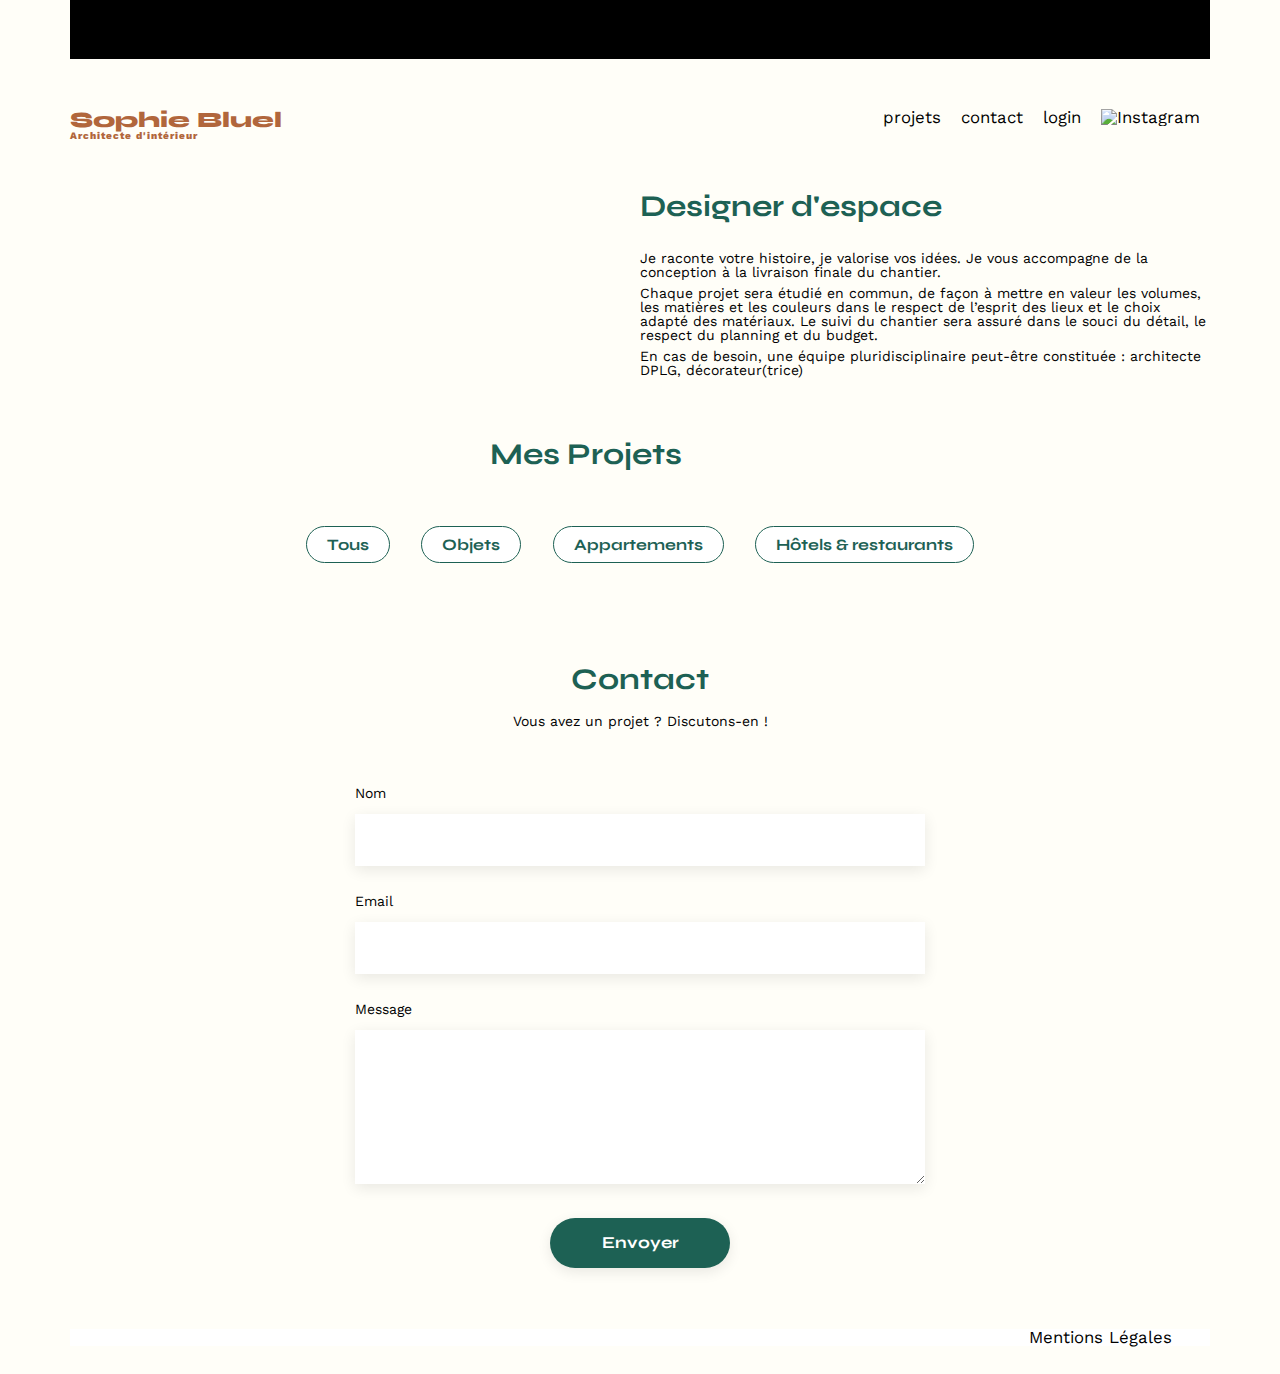
==== FrontEnd/index.html @ fec9a541 "step 3 wip" ====
<!DOCTYPE html>
<html lang="fr">

<head>
	<meta charset="UTF-8">
	<title>Sophie Bluel - Architecte d'intérieur</title>
	<meta name="viewport" content="width=device-width, initial-scale=1.0">
	<link rel="preconnect" href="https://fonts.googleapis.com">
	<link rel="preconnect" href="https://fonts.gstatic.com" crossorigin>
	<link href="https://fonts.googleapis.com/css2?family=Syne:wght@700;800&family=Work+Sans&display=swap"
		rel="stylesheet">
	<meta name="description" content="">
	<link rel="stylesheet" href="./assets/style.css">
	<link rel="login" href="login.html">

	<link rel="stylesheet" href="https://cdnjs.cloudflare.com/ajax/libs/font-awesome/6.2.0/css/all.css">

</head>

<body>
	<script src="script.js"></script>
<!-- 
	<a href="#modale1">ouvrir la boite modale</a>

	<aside id="modale1" classe="modale1" aria-hidden="true">
		<div class="modale-wrapper">

		</div>



	</aside> -->
	<div id="editbar">
	</div>


	<header>
		<h1>Sophie Bluel <span>Architecte d'intérieur</span></h1>
		<nav>
			<ul>
				<li>projets</li>
				<li>contact</li>
				<li>
					<a href="login.html#loginpage" id="loginbutton">login</a>
				</li>
				<li><img src="./assets/icons/instagram.png" alt="Instagram"></li>
			</ul>
		</nav>
	</header>
	<main>

		<section id="introduction">
			<figure>
				<img src="./assets/images/sophie-bluel.png" alt="">
				</div>
			</figure>
			<article>
				<h2>Designer d'espace</h2>
				<p>Je raconte votre histoire, je valorise vos idées. Je vous accompagne de la conception à la livraison
					finale du chantier.</p>
				<p>Chaque projet sera étudié en commun, de façon à mettre en valeur les volumes, les matières et les
					couleurs dans le respect de l’esprit des lieux et le choix adapté des matériaux. Le suivi du
					chantier sera assuré dans le souci du détail, le respect du planning et du budget.</p>
				<p>En cas de besoin, une équipe pluridisciplinaire peut-être constituée : architecte DPLG,
					décorateur(trice)</p>
			</article>
		</section>
		<div id="editprofil"></div>

		<section id="portfolio">
			<div class="edittitlebox">
				<h2>Mes Projets</h2>
				<div id="editprojects">
				</div>
			</div>
			<div class="filtres">
				<button class="button-tous">Tous</button>
				<br>
				<button class="button-objets">Objets</button>
				<br>
				<button class="button-appartements">Appartements</button>
				<br>
				<button class="button-hôtelsetrestaurants">Hôtels & restaurants</button>
			</div>
			<div class="gallery">
			</div>
		</section>
		<section id="contact">
			<h2>Contact</h2>
			<p>Vous avez un projet ? Discutons-en !</p>
			<form action="#" method="post">
				<label for="name">Nom</label>
				<input type="text" name="name" id="name">
				<label for="email">Email</label>
				<input type="email" name="email" id="email">
				<label for="message">Message</label>
				<textarea name="message" id="message" cols="30" rows="10"></textarea>
				<input type="submit" value="Envoyer">
			</form>
		</section>
	</main>

	<footer>
		<nav>
			<ul>
				<li>Mentions Légales</li>
			</ul>
		</nav>
	</footer>
</body>

</html>
---- FrontEnd/assets/style.css ----
/* http://meyerweb.com/eric/tools/css/reset/
   v2.0 | 20110126
   License: none (public domain)
*/

html,
body,
div,
span,
applet,
object,
iframe,
h1,
h2,
h3,
h4,
h5,
h6,
p,
blockquote,
pre,
a,
abbr,
acronym,
address,
big,
cite,
code,
del,
dfn,
em,
img,
ins,
kbd,
q,
s,
samp,
small,
strike,
strong,
sub,
sup,
tt,
var,
b,
u,
i,
center,
dl,
dt,
dd,
ol,
ul,
li,
fieldset,
form,
label,
legend,
table,
caption,
tbody,
tfoot,
thead,
tr,
th,
td,
article,
aside,
canvas,
details,
embed,
figure,
figcaption,
footer,
header,
hgroup,
menu,
nav,
output,
ruby,
section,
summary,
time,
mark,
audio,
video {
	margin: 0;
	padding: 0;
	border: 0;
	font-size: 100%;
	font: inherit;
	vertical-align: baseline;
}

/* HTML5 display-role reset for older browsers */
article,
aside,
details,
figcaption,
figure,
footer,
header,
hgroup,
menu,
nav,
section {
	display: block;
}

body {
	line-height: 1;
}

ol,
ul {
	list-style: none;
}

blockquote,
q {
	quotes: none;
}

blockquote:before,
blockquote:after,
q:before,
q:after {
	content: '';
	content: none;
}

table {
	border-collapse: collapse;
	border-spacing: 0;
}

/** end reset css**/
body {
	max-width: 1140px;
	margin: auto;
	font-family: 'Work Sans';
	font-size: 14px;
}

header {
	display: flex;
	justify-content: space-between;
	margin: 50px 0
}

section {
	margin: 50px 0
}

h1 {
	display: flex;
	flex-direction: column;
	font-family: 'Syne';
	font-size: 22px;
	font-weight: 800;
	color: #B1663C
}

h1>span {
	font-family: 'Work Sans';
	font-size: 10px;
	letter-spacing: 0.1em;
	;
}

h2 {
	font-family: 'Syne';
	font-weight: 700;
	font-size: 30px;
	color: #1D6154
}

nav ul {
	display: flex;
	align-items: center;
	list-style-type: none;

}

nav li {
	padding: 0 10px;
	font-size: 1.2em;
}

li:hover {
	color: #B1663C;
}

#introduction {
	display: flex;
	align-items: center;
	margin-bottom: 0;
}

#introduction figure {
	flex: 1
}

#introduction img {
	display: block;
	margin: auto;
	width: 80%;
}

#introduction article {
	flex: 1
}

#introduction h2 {
	margin-bottom: 1em;
}

#introduction p {
	margin-bottom: 0.5em;
}

#portfolio h2 {
	text-align: center;
	margin-bottom: 1em;
}

.gallery {
	width: 100%;
	display: grid;
	grid-template-columns: 1fr 1fr 1fr;
	grid-column-gap: 20px;
	grid-row-gap: 20px;
}

.gallery img {
	width: 100%;

}

#contact,
#login {
	width: 50%;
	margin: auto;
}

#contact>*,
#login>* {
	text-align: center;

}

#contact h2,
#login h2 {
	margin-bottom: 20px;
}

#contact form,
#login form {
	text-align: left;
	margin-top: 30px;
	display: flex;
	flex-direction: column;
}

#contact input,
#login input {
	height: 50px;
	font-size: 1.2em;
	border: none;
	box-shadow: 0px 4px 14px rgba(0, 0, 0, 0.09);
}

#contact label,
#login label {
	margin: 2em 0 1em 0;
}

#contact textarea,
#login textarea {
	border: none;
	box-shadow: 0px 4px 14px rgba(0, 0, 0, 0.09);
}

input[type="submit"] {
	font-family: 'Syne';
	font-weight: 700;
	color: white;
	background-color: #1D6154;
	margin: 2em auto;
	width: 180px;
	text-align: center;
	border-radius: 60px;
}

footer nav ul {
	display: flex;
	justify-content: flex-end;
	margin: 2em;
}

.filtres {
	display: flex;
	justify-content: space-around;
	margin: 51px 20% 51px 20%;
}

.button-tous,
.button-objets,
.button-appartements,
.button-hôtelsetrestaurants {
	background-color: #FFFFFF;
	border: 1px solid #1D6154;
	border-radius: 60px;
	font-family: 'Syne';
	font-style: normal;
	font-weight: 700;
	font-size: 16px;
	color: #1D6154;
	width: auto;
	height: 37px;
	padding: 0px 20px 0px 20px;
}

.button-tous:hover,
.button-objets:hover,
.button-appartements:hover,
.button-hôtelsetrestaurants:hover {
	background-color: #1D6154;
	color: #FFFFFF;
}

#motdepasseoublie {
	text-decoration: underline;
	display: flex;
	justify-content: center;
}

a {
	text-decoration: none;
	color: black;
}

header img {
	Width: 19.36px;
	Height: 19.36px;
}

body {
	background-color: #fffef8;
}

.loginfooter {
	margin-top: 355px;
}

footer nav {
	list-style-type: none;
	background-color: #FFFFFF;
}

#editbar {
	background-color: #000000;
	display: flex;
	justify-content: center;
	/* width: 100%;
	position: absolute;
    top: 0; left: 0; */
	height: 59px;
}

#modeedition {
	width: 130px;
	display: flex;
	flex-direction: row-reverse;
	justify-content: space-between;
	background-color: #000000;
	color: #FFFFFF;
	border: #000000;
	font-size: 16px;
	font-weight: 300;
	margin-top: auto;
	margin-bottom: auto;
}

#publish {
	Width: 216px;
	Height: 38px;
	font-size: 14px;
	background: #FFFFFF;
	border-radius: 60px;
	margin-top: auto;
	margin-bottom: auto;
	border: solid #000000;
}

.fa-solid-fa-pen-to-square {
	color: #FFFFFF;
}

#editprofil {
	display: flex;
	flex-direction: row-reverse;
	margin-top: 5px;
	margin-right: 87%;
	align-items: flex-start;
	font-family: 'Work Sans';
	font-size: 14px;
}

#editprojects {
	display: flex;
	flex-direction: row-reverse;
	justify-content: space-between;
	font-size: 14px;
	width: 77px;
	margin-left: 31px;
}

.edittitlebox {
	display: flex;
	justify-content: center;
	height: 36px;
}

button {
	border-style: none;
	background-color: #FFFFFF;
}


 .edittitlebox i {
	display: flex;
	align-items: center;
	font-weight: 300;
 }

 #editprofil i {
	font-weight: 300;
 }

/* .modale1 {
	position: fixed;
	margin: 601px 402px auto 408px;
	background: rgba(0, 0, 0, 1); 
}

.modale-wrapper {
	position: absolute;
	width: 55%;
	height: 731px;
	margin: 500px auto auto auto;
	background: #FFFFFF;
	border-radius: 10px;
	border: solid 2px black;
	
} */
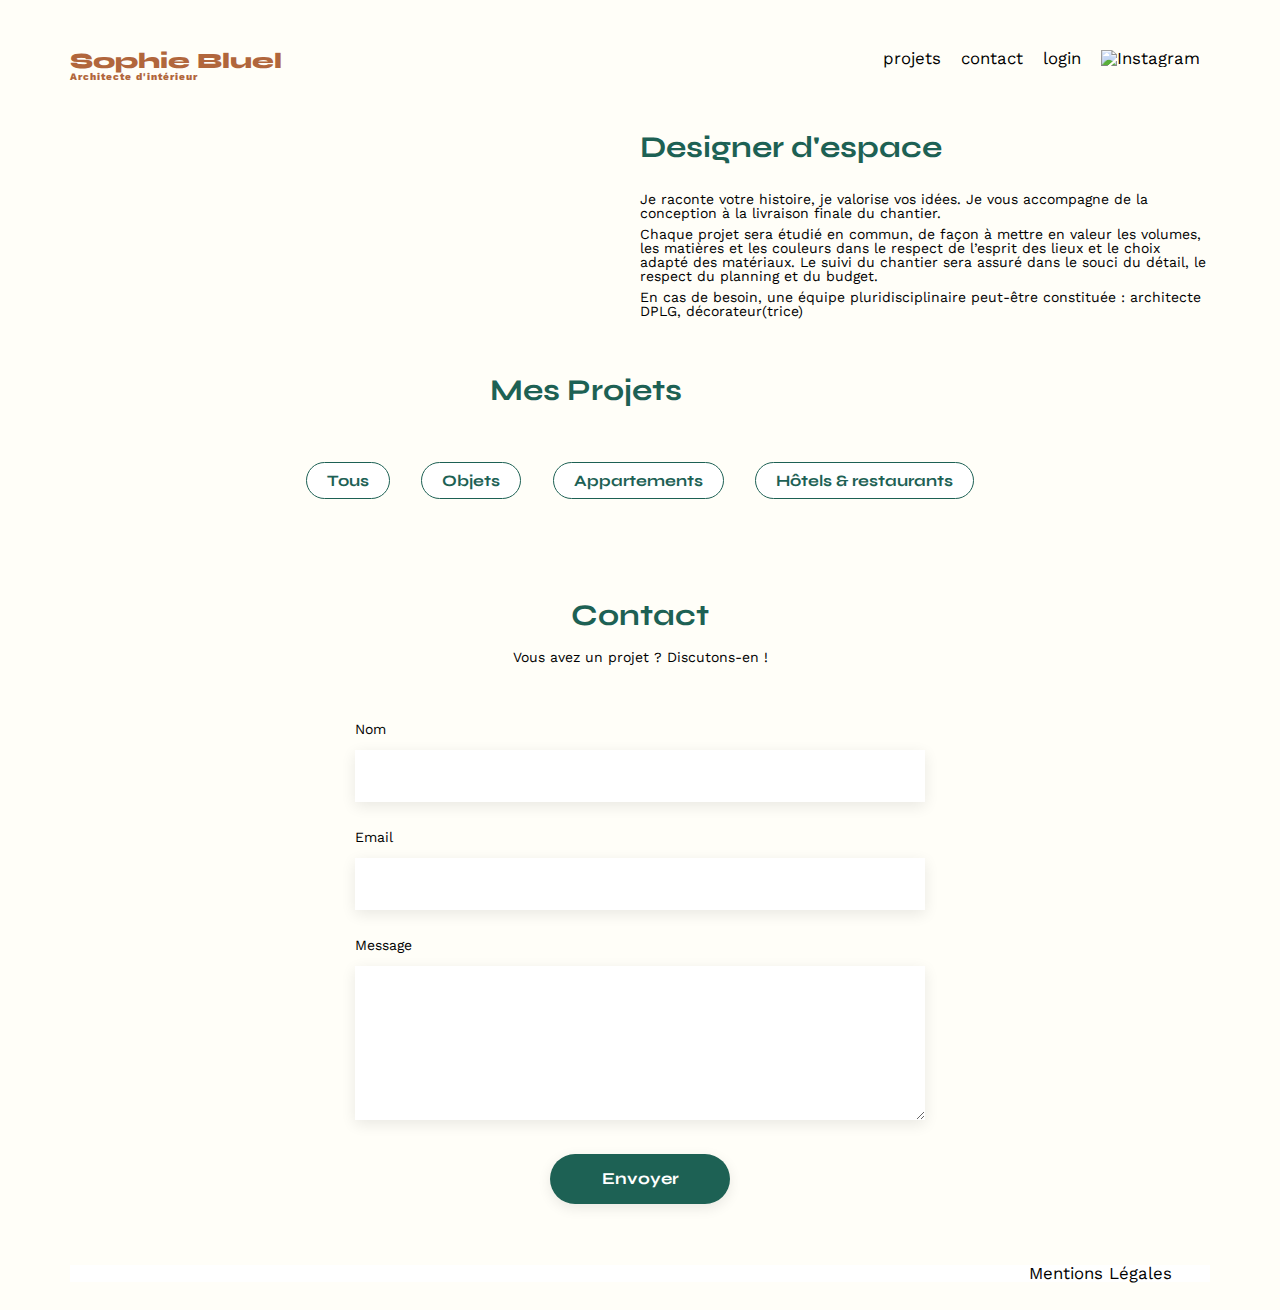
==== commit b5747a12: "step 3 wip" ====
--- a/FrontEnd/index.html
+++ b/FrontEnd/index.html
@@ -14,22 +14,12 @@
 	<link rel="login" href="login.html">
 
 	<link rel="stylesheet" href="https://cdnjs.cloudflare.com/ajax/libs/font-awesome/6.2.0/css/all.css">
-
 </head>
 
 <body>
 	<script src="script.js"></script>
-<!-- 
-	<a href="#modale1">ouvrir la boite modale</a>
+	
 
-	<aside id="modale1" classe="modale1" aria-hidden="true">
-		<div class="modale-wrapper">
-
-		</div>
-
-
-
-	</aside> -->
 	<div id="editbar">
 	</div>
 
@@ -49,9 +39,12 @@
 	</header>
 	<main>
 
+	
 		<section id="introduction">
 			<figure>
 				<img src="./assets/images/sophie-bluel.png" alt="">
+				<div id="editprofil"></div>
+
 				</div>
 			</figure>
 			<article>
@@ -65,13 +58,24 @@
 					décorateur(trice)</p>
 			</article>
 		</section>
-		<div id="editprofil"></div>
 
 		<section id="portfolio">
 			<div class="edittitlebox">
 				<h2>Mes Projets</h2>
+
+		
 				<div id="editprojects">
+
+				<aside id="modaleditgallery" class="projectmodal" aria-hidden="true" role="dialog" aria-labelledby="modaltitle" style="display:none;">
+					<div class="modal-wrapper">
+						<i class="closemodal fa-solid fa-x"></i>
+					<h1 class="modaltitle">Galerie photo</h1>
+					</div>
+				</aside>
 				</div>
+
+			
+
 			</div>
 			<div class="filtres">
 				<button class="button-tous">Tous</button>
@@ -85,6 +89,8 @@
 			<div class="gallery">
 			</div>
 		</section>
+
+
 		<section id="contact">
 			<h2>Contact</h2>
 			<p>Vous avez un projet ? Discutons-en !</p>
--- a/FrontEnd/assets/style.css
+++ b/FrontEnd/assets/style.css
@@ -234,7 +234,6 @@
 
 .gallery img {
 	width: 100%;
-
 }
 
 #contact,
@@ -358,14 +357,18 @@
 	background-color: #FFFFFF;
 }
 
+#editbar div {
+	background-color: #000000;
+	display: flex;
+	justify-content: center;
+	height: 59px;
+
+	margin: 0;
+	padding: 0;
+}
+
 #editbar {
-	background-color: #000000;
-	display: flex;
-	justify-content: center;
-	/* width: 100%;
-	position: absolute;
-    top: 0; left: 0; */
-	height: 59px;
+	width: 100vw;
 }
 
 #modeedition {
@@ -400,10 +403,9 @@
 #editprofil {
 	display: flex;
 	flex-direction: row-reverse;
+	justify-content: flex-end;
 	margin-top: 5px;
-	margin-right: 87%;
-	align-items: flex-start;
-	font-family: 'Work Sans';
+	margin-left: 10%;
 	font-size: 14px;
 }
 
@@ -428,29 +430,53 @@
 }
 
 
- .edittitlebox i {
+.edittitlebox i {
 	display: flex;
 	align-items: center;
 	font-weight: 300;
- }
-
- #editprofil i {
+}
+
+#editprofil i {
 	font-weight: 300;
- }
-
-/* .modale1 {
+}
+
+#modaleditgallery {
 	position: fixed;
-	margin: 601px 402px auto 408px;
-	background: rgba(0, 0, 0, 1); 
-}
-
-.modale-wrapper {
+	display: flex;
+	align-items: center;
+	justify-content: center;
+	top: 0;
+	left: 0;
+	width: 100%;
+	height: 100%;
+	background: rgba(0, 0, 0, 0.3);
+}
+
+.modal-wrapper {
 	position: absolute;
-	width: 55%;
-	height: 731px;
-	margin: 500px auto auto auto;
+	width: 630px;
+	height: 730px;
 	background: #FFFFFF;
 	border-radius: 10px;
 	border: solid 2px black;
-	
-} */+}
+
+.modaltitle {
+	color: #000000;
+	font-family: 'Work Sans';
+	font-style: normal;
+	font-weight: 400;
+	font-size: 26px;
+	line-height: 30px;
+	text-align: center;
+	margin-top: 60px;
+}
+
+i[class="closemodal fa-solid fa-x"] {
+	display: flex;
+	align-items: flex-end;
+	width: 12px;
+	height: 12px; 
+	font-weight: 900;
+	margin-top: 20px;
+}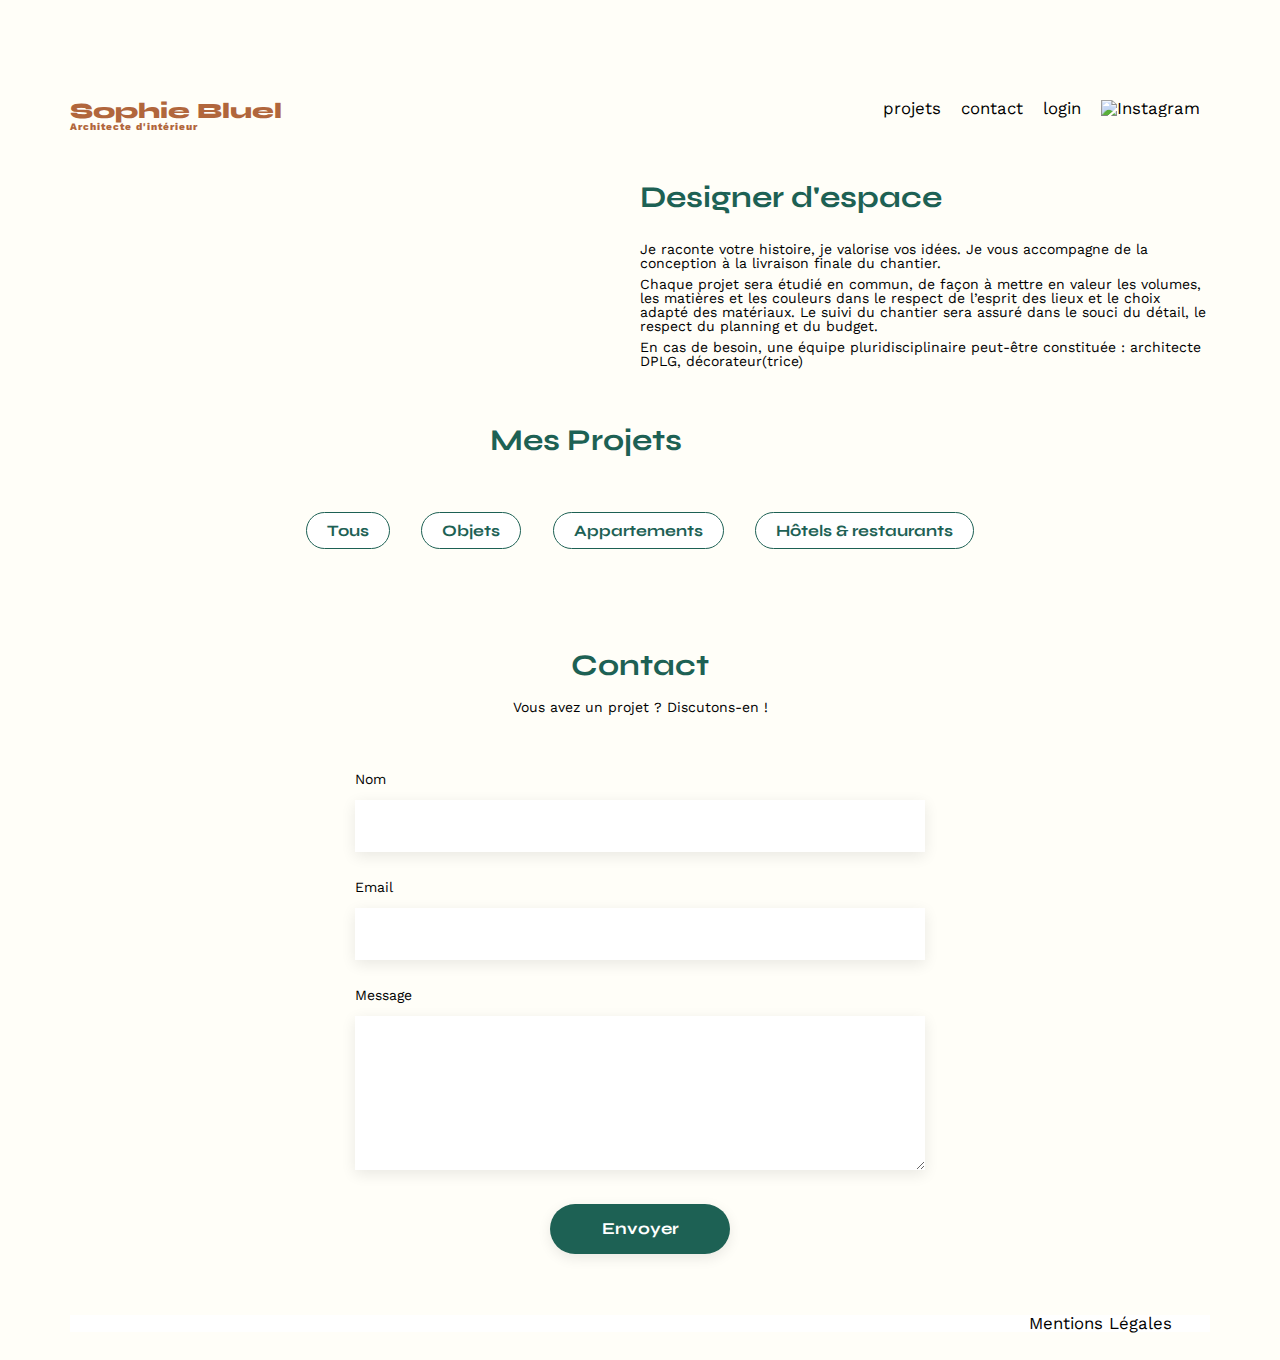
==== commit a7a066d5: "step 3.1 done" ====
--- a/FrontEnd/index.html
+++ b/FrontEnd/index.html
@@ -18,7 +18,7 @@
 
 <body>
 	<script src="script.js"></script>
-	
+
 
 	<div id="editbar">
 	</div>
@@ -39,7 +39,7 @@
 	</header>
 	<main>
 
-	
+
 		<section id="introduction">
 			<figure>
 				<img src="./assets/images/sophie-bluel.png" alt="">
@@ -63,18 +63,22 @@
 			<div class="edittitlebox">
 				<h2>Mes Projets</h2>
 
-		
+
 				<div id="editprojects">
 
-				<aside id="modaleditgallery" class="projectmodal" aria-hidden="true" role="dialog" aria-labelledby="modaltitle" style="display:none;">
-					<div class="modal-wrapper">
-						<i class="closemodal fa-solid fa-x"></i>
-					<h1 class="modaltitle">Galerie photo</h1>
-					</div>
-				</aside>
+					<aside id="modaleditgallery" class="projectmodal" aria-hidden="true" role="dialog"
+						aria-labelledby="modaltitle" style="display:none;">
+						<div class="modal-wrapper">
+							<div class="close-icone">
+
+								<i class="closemodal fa-solid fa-x"></i>
+							</div>
+							<h1 class="modaltitle">Galerie photo</h1>
+						</div>
+					</aside>
 				</div>
 
-			
+
 
 			</div>
 			<div class="filtres">
--- a/FrontEnd/assets/style.css
+++ b/FrontEnd/assets/style.css
@@ -72,7 +72,6 @@
 figure,
 figcaption,
 footer,
-header,
 hgroup,
 menu,
 nav,
@@ -362,13 +361,14 @@
 	display: flex;
 	justify-content: center;
 	height: 59px;
-
 	margin: 0;
 	padding: 0;
 }
 
 #editbar {
 	width: 100vw;
+	position: absolute;
+	top: 0; left: 0;
 }
 
 #modeedition {
@@ -472,11 +472,20 @@
 	margin-top: 60px;
 }
 
-i[class="closemodal fa-solid fa-x"] {
-	display: flex;
-	align-items: flex-end;
+.close-icone>i {
 	width: 12px;
-	height: 12px; 
-	font-weight: 900;
+	height: 12px;
+	font-weight: 800;
 	margin-top: 20px;
+	margin-right: 20px;
+}
+
+.close-icone {
+
+	display: flex;
+	justify-content: flex-end;
+}
+
+header {
+	margin-top: 100px;
 }